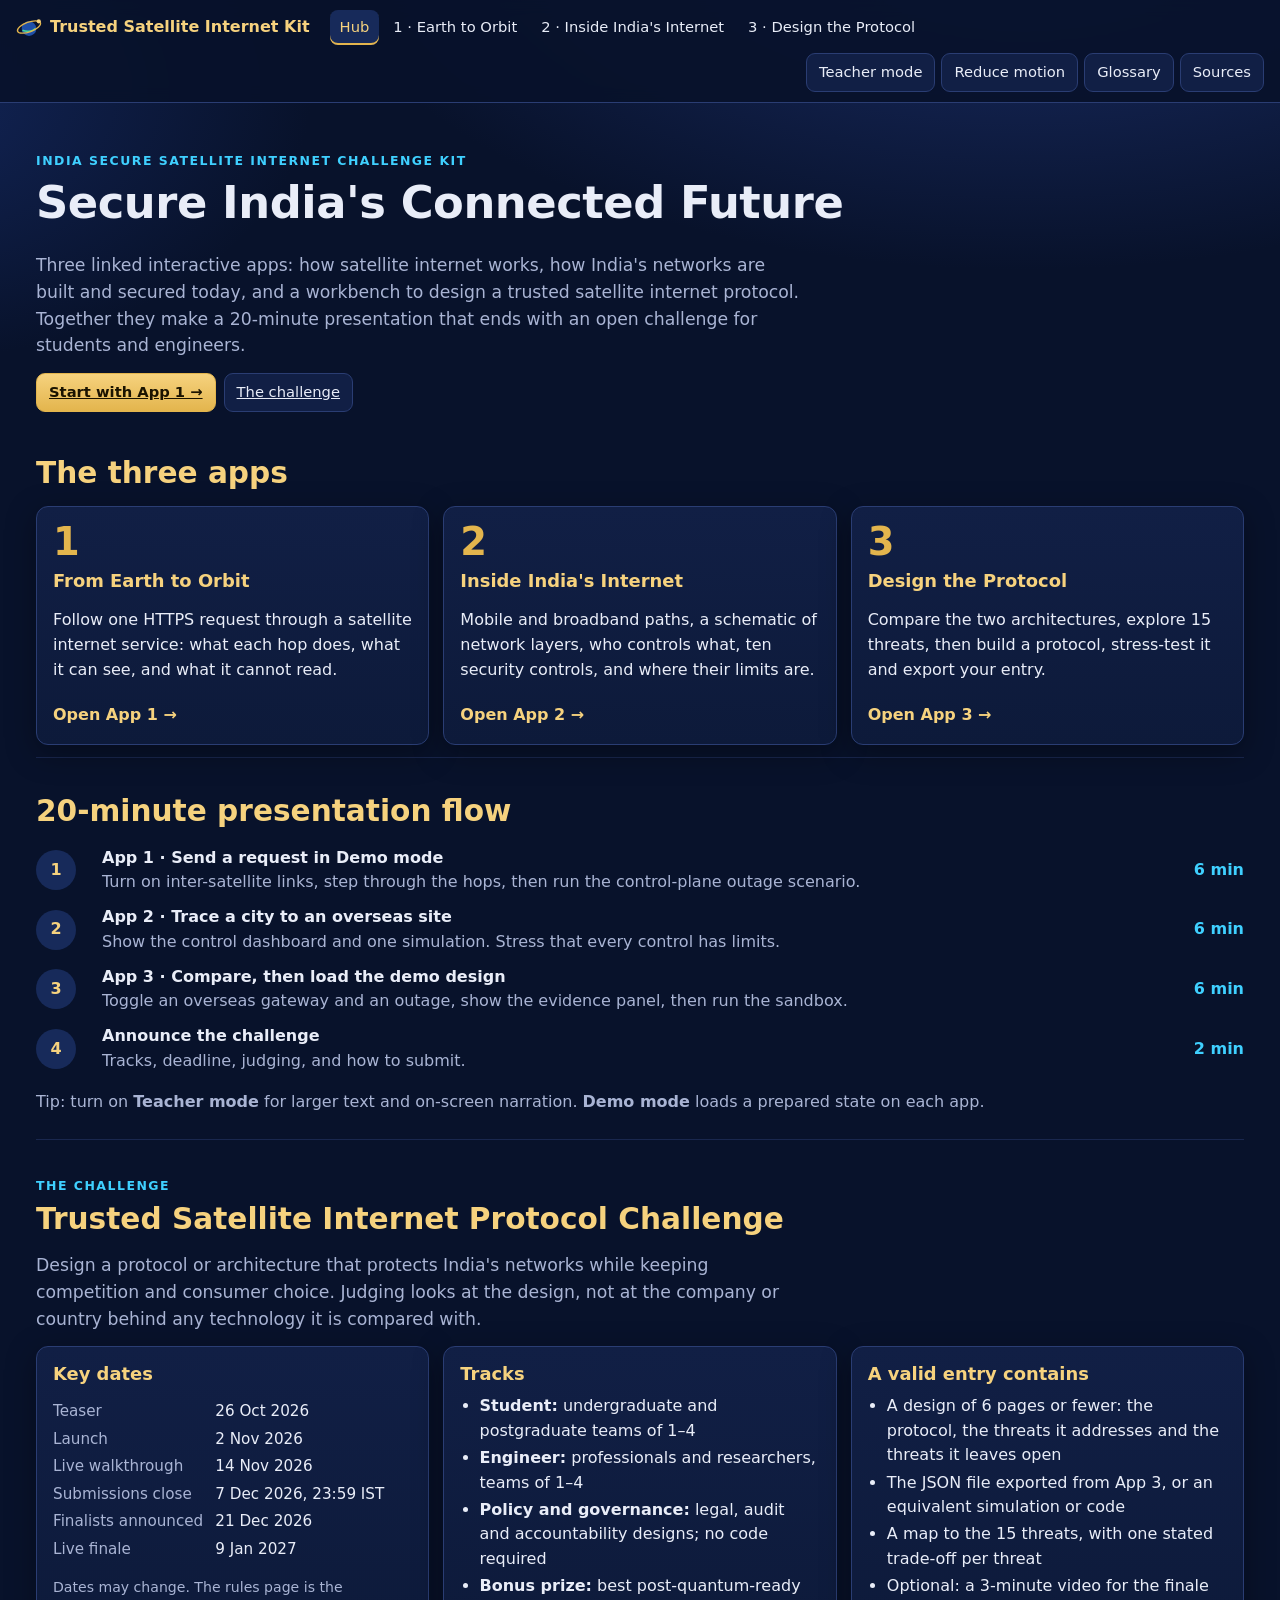
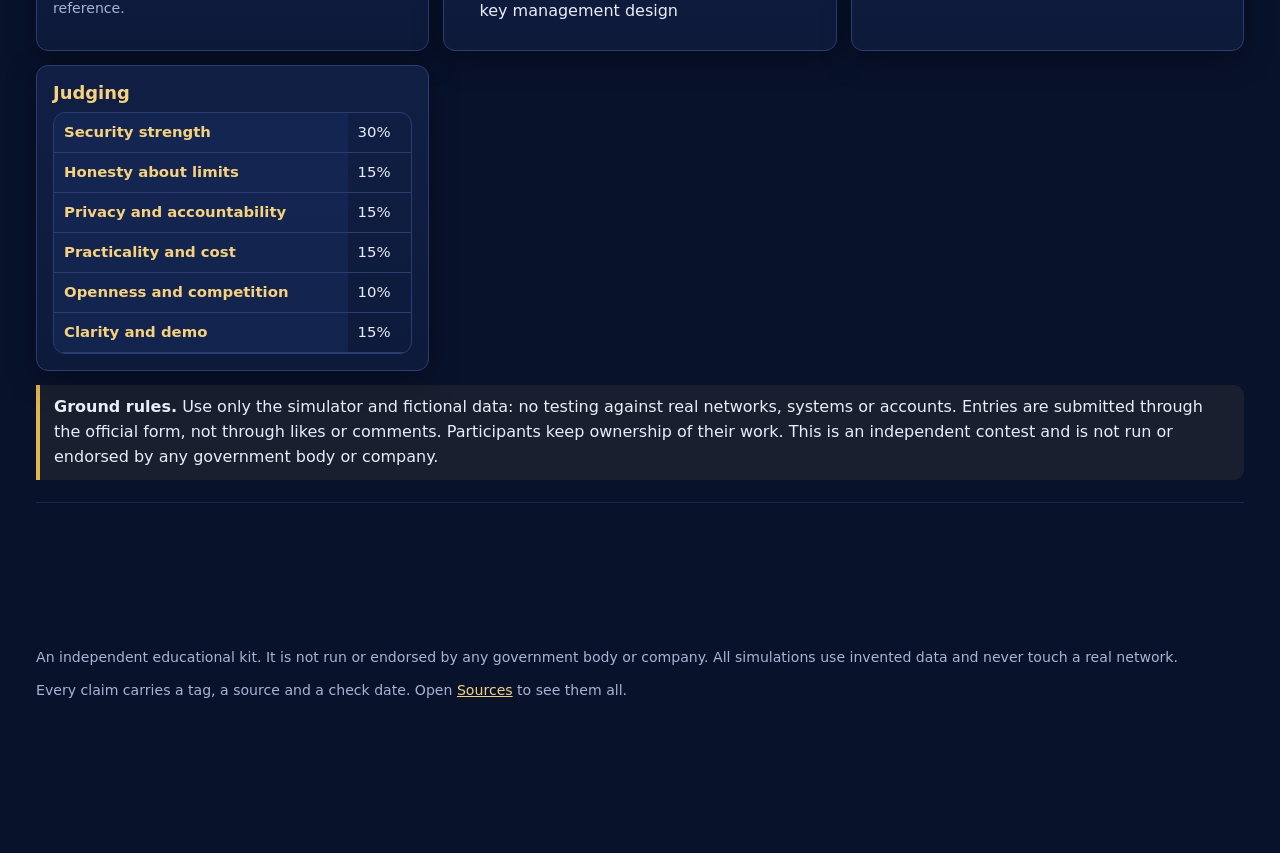
==== src/index.html @ b47bbc10 "Build Trusted Satellite Internet Kit: hub and three interactive apps Shared navy-and-gold design sys" ====
<!doctype html>
<html lang="en">
<head>
<meta charset="utf-8">
<meta name="viewport" content="width=device-width, initial-scale=1">
<title>Trusted Satellite Internet Kit</title>
<meta name="description" content="Three linked interactive apps and the Trusted Satellite Internet Protocol Challenge for students and engineers in India.">
<link rel="stylesheet" href="shared/base.css">
<style>
  .hub-hero { padding: 48px 0 24px; max-width: 900px; }
  .app-card { display: flex; flex-direction: column; gap: 8px; text-decoration: none; color: inherit; }
  .app-card .n { font-size: 2.4rem; font-weight: 800; color: var(--gold); line-height: 1; }
  .app-card:hover { border-color: var(--gold); }
  .app-card .go { margin-top: auto; color: var(--gold-2); font-weight: 600; }
  .flow { counter-reset: s; list-style: none; padding: 0; display: grid; gap: 10px; }
  .flow li { counter-increment: s; display: grid; grid-template-columns: 54px 1fr auto; gap: 12px; align-items: center; }
  .flow li::before { content: counter(s); display: grid; place-items: center; width: 40px; height: 40px; border-radius: 50%; background: var(--panel-2); color: var(--gold-2); font-weight: 800; }
  .flow .min { color: var(--cyan); font-weight: 700; white-space: nowrap; }
</style>
</head>
<body>
<main id="main">
  <section class="hub-hero">
    <div class="kicker">India Secure Satellite Internet Challenge Kit</div>
    <h1>Secure India's Connected Future</h1>
    <p class="lead">Three linked interactive apps: how satellite internet works, how India's networks are built and secured today, and a workbench to design a trusted satellite internet protocol. Together they make a 20-minute presentation that ends with an open challenge for students and engineers.</p>
    <div class="btnrow"><a class="btn primary" href="app1.html">Start with App 1 →</a><a class="btn" href="#challenge">The challenge</a></div>
  </section>

  <section class="block" aria-labelledby="h-apps" style="padding-top:12px">
    <h2 id="h-apps">The three apps</h2>
    <div class="grid g3">
      <a class="card app-card" href="app1.html"><span class="n">1</span><h3>From Earth to Orbit</h3><p>Follow one HTTPS request through a satellite internet service: what each hop does, what it can see, and what it cannot read.</p><span class="go">Open App 1 →</span></a>
      <a class="card app-card" href="app2.html"><span class="n">2</span><h3>Inside India's Internet</h3><p>Mobile and broadband paths, a schematic of network layers, who controls what, ten security controls, and where their limits are.</p><span class="go">Open App 2 →</span></a>
      <a class="card app-card" href="app3.html"><span class="n">3</span><h3>Design the Protocol</h3><p>Compare the two architectures, explore 15 threats, then build a protocol, stress-test it and export your entry.</p><span class="go">Open App 3 →</span></a>
    </div>
  </section>

  <section class="block" aria-labelledby="h-flow">
    <h2 id="h-flow">20-minute presentation flow</h2>
    <ol class="flow">
      <li><div><strong>App 1 · Send a request in Demo mode</strong><br><span class="muted">Turn on inter-satellite links, step through the hops, then run the control-plane outage scenario.</span></div><span class="min">6 min</span></li>
      <li><div><strong>App 2 · Trace a city to an overseas site</strong><br><span class="muted">Show the control dashboard and one simulation. Stress that every control has limits.</span></div><span class="min">6 min</span></li>
      <li><div><strong>App 3 · Compare, then load the demo design</strong><br><span class="muted">Toggle an overseas gateway and an outage, show the evidence panel, then run the sandbox.</span></div><span class="min">6 min</span></li>
      <li><div><strong>Announce the challenge</strong><br><span class="muted">Tracks, deadline, judging, and how to submit.</span></div><span class="min">2 min</span></li>
    </ol>
    <p class="muted">Tip: turn on <strong>Teacher mode</strong> for larger text and on-screen narration. <strong>Demo mode</strong> loads a prepared state on each app.</p>
  </section>

  <section class="block" id="challenge" aria-labelledby="h-ch">
    <div class="kicker">The challenge</div>
    <h2 id="h-ch">Trusted Satellite Internet Protocol Challenge</h2>
    <p class="lead">Design a protocol or architecture that protects India's networks while keeping competition and consumer choice. Judging looks at the design, not at the company or country behind any technology it is compared with.</p>
    <div class="grid g2">
      <div class="card"><h3>Key dates</h3><dl class="kv" id="dates"></dl><p class="muted" style="margin-top:8px;font-size:.88em">Dates may change. The rules page is the reference.</p></div>
      <div class="card"><h3>Tracks</h3><ul class="tight">
        <li><strong>Student:</strong> undergraduate and postgraduate teams of 1–4</li>
        <li><strong>Engineer:</strong> professionals and researchers, teams of 1–4</li>
        <li><strong>Policy and governance:</strong> legal, audit and accountability designs; no code required</li>
        <li><strong>Bonus prize:</strong> best post-quantum-ready key management design</li></ul></div>
      <div class="card"><h3>A valid entry contains</h3><ul class="tight">
        <li>A design of 6 pages or fewer: the protocol, the threats it addresses and the threats it leaves open</li>
        <li>The JSON file exported from App 3, or an equivalent simulation or code</li>
        <li>A map to the 15 threats, with one stated trade-off per threat</li>
        <li>Optional: a 3-minute video for the finale</li></ul></div>
      <div class="card"><h3>Judging</h3><div class="tablewrap"><table class="data"><tbody>
        <tr><th>Security strength</th><td>30%</td></tr><tr><th>Honesty about limits</th><td>15%</td></tr>
        <tr><th>Privacy and accountability</th><td>15%</td></tr><tr><th>Practicality and cost</th><td>15%</td></tr>
        <tr><th>Openness and competition</th><td>10%</td></tr><tr><th>Clarity and demo</th><td>15%</td></tr></tbody></table></div></div>
    </div>
    <div class="notice" style="margin-top:14px">
      <strong>Ground rules.</strong> Use only the simulator and fictional data: no testing against real networks, systems or accounts. Entries are submitted through the official form, not through likes or comments. Participants keep ownership of their work. This is an independent contest and is not run or endorsed by any government body or company.
    </div>
  </section>
</main>
<script src="data/claims.js"></script>
<script src="data/glossary.js"></script>
<script src="shared/shell.js"></script>
<script>
  K.init({ app: 'hub', demo: false, intro: 'Start with App 1. Teacher mode stays on as you move between apps.' });
  // Contest dates from the kit plan; edit here if they change.
  const DATES = [['Teaser', '26 Oct 2026'], ['Launch', '2 Nov 2026'], ['Live walkthrough', '14 Nov 2026'], ['Submissions close', '7 Dec 2026, 23:59 IST'], ['Finalists announced', '21 Dec 2026'], ['Live finale', '9 Jan 2027']];
  const dl = document.getElementById('dates');
  for (const [k, v] of DATES) dl.append(K.h('dt', null, k), K.h('dd', null, v));
</script>
</body>
</html>
---- src/shared/base.css ----
/* Shared design system: navy, gold, restrained neon. Used by the hub and all three apps. */
:root {
  --bg: #08122b;
  --bg-2: #0d1a3a;
  --panel: #111f45;
  --panel-2: #172a5a;
  --line: #2a3d73;
  --text: #e9edf8;
  --muted: #a9b4d4;
  --gold: #e3b54d;
  --gold-2: #f6d27e;
  --cyan: #3fd0ff;
  --violet: #a78bfa;
  --green: #45d99a;
  --amber: #ffb547;
  --red: #ff6b6b;
  --focus: #ffe08a;
  --radius: 12px;
  --shadow: 0 8px 30px rgba(0, 0, 0, .35);
  --font: "Segoe UI", system-ui, -apple-system, Roboto, "Helvetica Neue", Arial, sans-serif;
  --mono: ui-monospace, "Cascadia Mono", Consolas, monospace;
  --fs: 16px;
  color-scheme: dark;
}
body.teacher { --fs: 20px; }

* { box-sizing: border-box; }
html { scroll-behavior: smooth; }
body.reduce-motion, body.reduce-motion * { scroll-behavior: auto !important; animation: none !important; transition: none !important; }
body {
  margin: 0; background: var(--bg); color: var(--text); font: 400 var(--fs)/1.55 var(--font);
  background-image: radial-gradient(1200px 600px at 80% -10%, #1b2f6b 0%, transparent 60%), radial-gradient(800px 500px at -10% 10%, #13265a 0%, transparent 55%);
  background-attachment: fixed; min-height: 100vh;
}
a { color: var(--gold-2); }
a:hover { color: #fff; }
h1, h2, h3, h4 { line-height: 1.2; margin: 0 0 .5em; }
h1 { font-size: clamp(1.8rem, 4vw, 2.8rem); letter-spacing: -.01em; }
h2 { font-size: clamp(1.35rem, 2.6vw, 1.85rem); color: var(--gold-2); }
h3 { font-size: 1.12rem; }
p { margin: 0 0 .8em; }
small, .muted { color: var(--muted); }
code { font-family: var(--mono); font-size: .92em; background: #0a1736; padding: .05em .35em; border-radius: 5px; }
:focus-visible { outline: 3px solid var(--focus); outline-offset: 3px; border-radius: 6px; }
.sr-only { position: absolute; width: 1px; height: 1px; overflow: hidden; clip: rect(0 0 0 0); white-space: nowrap; }
.skip { position: absolute; left: -999px; top: 8px; background: var(--gold); color: #000; padding: 8px 12px; border-radius: 8px; z-index: 100; }
.skip:focus { left: 8px; }

/* ---------- top bar ---------- */
.topbar {
  position: sticky; top: 0; z-index: 50; display: flex; flex-wrap: wrap; align-items: center; gap: 8px 14px;
  padding: 10px 16px; background: rgba(8, 18, 43, .92); backdrop-filter: blur(8px); border-bottom: 1px solid var(--line);
}
.brand { display: flex; align-items: center; gap: 8px; font-weight: 700; color: var(--gold-2); text-decoration: none; margin-right: 6px; }
.brand-mark { width: 26px; height: 26px; }
.navlinks { display: flex; flex-wrap: wrap; gap: 4px; margin: 0; padding: 0; list-style: none; }
.navlinks a { display: block; padding: 6px 10px; border-radius: 8px; color: var(--text); text-decoration: none; font-size: .92rem; }
.navlinks a:hover { background: var(--panel); }
.navlinks a[aria-current="page"] { background: var(--panel-2); color: var(--gold-2); box-shadow: inset 0 -2px 0 var(--gold); }
.tools { display: flex; flex-wrap: wrap; gap: 6px; margin-left: auto; }

/* ---------- buttons ---------- */
.btn {
  appearance: none; border: 1px solid var(--line); background: var(--panel); color: var(--text); font: inherit; font-size: .92rem;
  padding: 7px 12px; border-radius: 9px; cursor: pointer; display: inline-flex; align-items: center; gap: 6px; min-height: 36px;
}
.btn:hover { border-color: var(--gold); }
.btn[aria-pressed="true"], .btn.on { background: var(--gold); color: #1a1300; border-color: var(--gold); font-weight: 600; }
.btn.primary { background: linear-gradient(180deg, var(--gold-2), var(--gold)); color: #1a1300; border-color: var(--gold); font-weight: 600; }
.btn.ghost { background: transparent; }
.btn:disabled { opacity: .45; cursor: not-allowed; }
.btnrow { display: flex; flex-wrap: wrap; gap: 8px; margin: 8px 0; }

/* ---------- layout ---------- */
main { max-width: 1240px; margin: 0 auto; padding: 0 16px 120px; }
section.block { padding: 36px 0 12px; border-bottom: 1px solid rgba(42, 61, 115, .5); }
.kicker { text-transform: uppercase; letter-spacing: .12em; font-size: .78rem; color: var(--cyan); font-weight: 700; margin-bottom: 6px; }
.lead { font-size: 1.08em; color: var(--muted); max-width: 70ch; }
.grid { display: grid; gap: 14px; }
.g2 { grid-template-columns: repeat(auto-fit, minmax(300px, 1fr)); }
.g3 { grid-template-columns: repeat(auto-fit, minmax(240px, 1fr)); }
.split { display: grid; grid-template-columns: minmax(0, 1.6fr) minmax(280px, 1fr); gap: 16px; align-items: start; }
@media (max-width: 980px) { .split { grid-template-columns: 1fr; } .panel-sticky { position: static; } }
.card { background: linear-gradient(180deg, var(--panel), var(--bg-2)); border: 1px solid var(--line); border-radius: var(--radius); padding: 16px; box-shadow: var(--shadow); }
.card h3 { color: var(--gold-2); }
.card.clickable { cursor: pointer; text-align: left; width: 100%; color: inherit; font: inherit; }
.card.clickable:hover { border-color: var(--gold); }
.card.selected { border-color: var(--gold); box-shadow: 0 0 0 1px var(--gold), var(--shadow); }
.panel-sticky { position: sticky; top: 76px; }
.kv { display: grid; grid-template-columns: max-content 1fr; gap: 4px 12px; font-size: .95em; }
.kv dt { color: var(--muted); }
.kv dd { margin: 0; }
dl.fields { margin: 0; }
dl.fields dt { font-weight: 700; color: var(--cyan); font-size: .82em; text-transform: uppercase; letter-spacing: .06em; margin-top: 10px; }
dl.fields dd { margin: 2px 0 0; }
ul.tight { margin: .2em 0 .6em; padding-left: 1.2em; }
ul.tight li { margin: .15em 0; }
table.data { width: 100%; border-collapse: collapse; font-size: .93em; }
table.data th, table.data td { text-align: left; padding: 8px 10px; border-bottom: 1px solid var(--line); vertical-align: top; }
table.data th { color: var(--gold-2); font-weight: 600; background: rgba(23, 42, 90, .6); }
.tablewrap { overflow-x: auto; border: 1px solid var(--line); border-radius: var(--radius); }

/* ---------- chips / tags ---------- */
.chip { display: inline-block; font-size: .68rem; font-weight: 700; letter-spacing: .06em; padding: 2px 7px; border-radius: 999px; border: 1px solid currentColor; vertical-align: middle; white-space: nowrap; }
.t-documented, .t-verified, .t-mandatory { color: var(--green); }
.t-practice, .t-recommended { color: var(--cyan); }
.t-illustrative, .t-simulated, .t-some { color: var(--violet); }
.t-plausible { color: var(--amber); }
.t-unverified { color: var(--red); }
.rate { display: inline-block; min-width: 4.6em; text-align: center; font-weight: 700; font-size: .78rem; padding: 2px 8px; border-radius: 6px; }
.rate.Low { background: rgba(69, 217, 154, .18); color: var(--green); }
.rate.Medium { background: rgba(255, 181, 71, .18); color: var(--amber); }
.rate.High { background: rgba(255, 107, 107, .2); color: var(--red); }
.rate.Unknown { background: rgba(167, 139, 250, .2); color: var(--violet); }

.claim { margin: .4em 0; }
.claim .meta { font-size: .78em; color: var(--muted); margin-left: 4px; white-space: nowrap; }
.claim .meta a { color: var(--muted); }
.claim-error { border: 1px dashed var(--red); color: var(--red); padding: 6px 10px; border-radius: 8px; }
.notice { border-left: 4px solid var(--gold); background: rgba(227, 181, 77, .08); padding: 10px 14px; border-radius: 0 10px 10px 0; margin: 10px 0; }
.notice.warn { border-color: var(--amber); background: rgba(255, 181, 71, .08); }
.notice.bad { border-color: var(--red); background: rgba(255, 107, 107, .08); }

/* ---------- tabs ---------- */
.tabs [role="tablist"] { display: flex; flex-wrap: wrap; gap: 4px; border-bottom: 1px solid var(--line); margin-bottom: 14px; }
.tabs [role="tab"] { appearance: none; background: transparent; color: var(--muted); border: 0; border-bottom: 3px solid transparent; padding: 10px 14px; font: inherit; cursor: pointer; }
.tabs [role="tab"][aria-selected="true"] { color: var(--gold-2); border-bottom-color: var(--gold); }

/* ---------- switches / inputs ---------- */
.switch { display: inline-flex; align-items: center; gap: 8px; cursor: pointer; user-select: none; padding: 4px 0; }
.switch input { appearance: none; width: 42px; height: 24px; border-radius: 999px; background: #22305a; border: 1px solid var(--line); position: relative; cursor: pointer; flex: none; margin: 0; }
.switch input::after { content: ""; position: absolute; top: 2px; left: 2px; width: 18px; height: 18px; border-radius: 50%; background: var(--muted); transition: left .15s; }
.switch input:checked { background: var(--gold); border-color: var(--gold); }
.switch input:checked::after { left: 20px; background: #1a1300; }
.seg { display: inline-flex; border: 1px solid var(--line); border-radius: 10px; overflow: hidden; flex-wrap: wrap; }
.seg button { appearance: none; border: 0; background: transparent; color: var(--text); padding: 7px 12px; font: inherit; font-size: .9rem; cursor: pointer; }
.seg button[aria-pressed="true"] { background: var(--gold); color: #1a1300; font-weight: 600; }
.seg button:disabled { opacity: .4; cursor: not-allowed; }
input[type="range"] { width: 100%; accent-color: var(--gold); }
select { background: var(--panel); color: var(--text); border: 1px solid var(--line); border-radius: 8px; padding: 6px 10px; font: inherit; }
label.opt { display: flex; gap: 10px; align-items: flex-start; padding: 8px 10px; border: 1px solid var(--line); border-radius: 10px; cursor: pointer; background: rgba(13, 26, 58, .6); }
label.opt:hover { border-color: var(--gold); }
label.opt input { margin-top: 4px; accent-color: var(--gold); width: 18px; height: 18px; flex: none; }
label.opt:has(input:checked) { border-color: var(--gold); background: rgba(227, 181, 77, .08); }

/* ---------- drawers / narration ---------- */
.drawer { position: fixed; top: 0; right: 0; height: 100%; width: min(520px, 100%); background: var(--bg-2); border-left: 1px solid var(--line); z-index: 80; transform: translateX(105%); transition: transform .2s; overflow-y: auto; padding: 16px 18px 40px; box-shadow: var(--shadow); }
.drawer.open { transform: none; }
.drawer header { display: flex; justify-content: space-between; align-items: center; position: sticky; top: -16px; background: var(--bg-2); padding: 6px 0 10px; margin-top: -6px; }
.drawer input[type="search"] { width: 100%; padding: 8px 10px; background: var(--panel); border: 1px solid var(--line); border-radius: 8px; color: var(--text); font: inherit; margin-bottom: 10px; }
.drawer dt { font-weight: 700; color: var(--gold-2); margin-top: 10px; }
.drawer dd { margin: 2px 0 0; color: var(--text); }
.scrim { position: fixed; inset: 0; background: rgba(0, 0, 0, .45); z-index: 70; display: none; }
.scrim.open { display: block; }
.narration { position: fixed; left: 50%; bottom: 14px; transform: translateX(-50%); width: min(900px, calc(100% - 24px)); z-index: 60; background: rgba(13, 26, 58, .97); border: 1px solid var(--gold); border-radius: 14px; padding: 12px 16px; box-shadow: var(--shadow); display: none; gap: 10px; align-items: flex-start; }
body.teacher .narration { display: flex; }
.narration .txt { flex: 1; font-size: 1.05em; }
.narration .lbl { color: var(--gold-2); font-weight: 700; margin-right: 6px; }

/* ---------- quiz ---------- */
.quiz .q { margin-bottom: 16px; }
.quiz .opts { display: grid; gap: 6px; margin-top: 6px; }
.quiz .opts button { text-align: left; }
.quiz .opts button.right { background: rgba(69, 217, 154, .2); border-color: var(--green); }
.quiz .opts button.wrong { background: rgba(255, 107, 107, .18); border-color: var(--red); }
.quiz .fb { margin-top: 6px; font-size: .95em; }

/* ---------- network diagram ---------- */
.diagram-wrap { background: radial-gradient(ellipse at 50% 0%, #142a63 0%, #0a1533 70%); border: 1px solid var(--line); border-radius: var(--radius); padding: 6px; overflow: hidden; }
svg.net { width: 100%; height: auto; display: block; }
svg.net .link { fill: none; stroke-width: 3; stroke-linecap: round; }
svg.net .link.radio { stroke: var(--cyan); stroke-dasharray: 2 7; }
svg.net .link.laser { stroke: #ff5ca8; stroke-width: 2.5; filter: url(#glow); }
svg.net .link.fibre { stroke: var(--gold); }
svg.net .link.wired { stroke: #8fa0c9; stroke-width: 2.5; }
svg.net .link.border { stroke: var(--red); }
svg.net .link.intl { stroke: var(--gold); stroke-dasharray: 12 6; }
svg.net .link.hidden { display: none; }
svg.net .link.dim { opacity: .18; }
svg.net .link.active { stroke-width: 5; opacity: 1; }
svg.net .link.down { stroke: var(--red); stroke-dasharray: 4 6; opacity: .6; }
body:not(.reduce-motion) svg.net .link.radio { animation: dash 1.4s linear infinite; }
@keyframes dash { to { stroke-dashoffset: -18; } }
svg.net .node { cursor: pointer; }
svg.net .node circle.ring { fill: #10204a; stroke: #4a5f9a; stroke-width: 2; }
svg.net .node text.icon { font-size: 22px; text-anchor: middle; dominant-baseline: central; pointer-events: none; }
svg.net .node text.lbl { fill: var(--text); font-size: 12.5px; text-anchor: middle; pointer-events: none; paint-order: stroke; stroke: #08122b; stroke-width: 4px; }
svg.net .node text.org { fill: var(--muted); font-size: 10.5px; text-anchor: middle; pointer-events: none; paint-order: stroke; stroke: #08122b; stroke-width: 4px; }
svg.net .node:hover circle.ring, svg.net .node:focus circle.ring { stroke: var(--gold); }
svg.net .node:focus { outline: none; }
svg.net .node:focus-visible circle.ring { stroke: var(--focus); stroke-width: 4; }
svg.net .node.selected circle.ring { stroke: var(--gold); stroke-width: 3.5; }
svg.net .node.active circle.ring { stroke: var(--gold-2); stroke-width: 4; fill: #2a3a10; }
svg.net .node.warn circle.ring { stroke: var(--amber); stroke-width: 3.5; fill: #3a2a08; }
svg.net .node.down circle.ring { stroke: var(--red); stroke-width: 3.5; fill: #3a0f16; }
svg.net .node.dim { opacity: .3; }
svg.net .node.hidden { display: none; }
svg.net .packet { fill: var(--gold-2); filter: url(#glow); }
svg.net .packet.resp { fill: var(--green); }
svg.net .zone { fill: rgba(63, 208, 255, .05); stroke: rgba(63, 208, 255, .25); stroke-dasharray: 6 6; }
svg.net .zone-lbl { fill: var(--cyan); font-size: 11px; letter-spacing: .1em; text-transform: uppercase; opacity: .8; }
.legend { display: flex; flex-wrap: wrap; gap: 6px 16px; font-size: .85em; color: var(--muted); padding: 6px 8px; }
.legend span::before { content: ""; display: inline-block; width: 26px; height: 0; border-top: 3px solid; vertical-align: middle; margin-right: 6px; }
.legend .l-radio::before { border-top: 3px dotted var(--cyan); }
.legend .l-laser::before { border-color: #ff5ca8; }
.legend .l-fibre::before { border-color: var(--gold); }
.legend .l-wired::before { border-color: #8fa0c9; }
.legend .l-border::before { border-top: 3px dashed var(--red); }
.legend .l-intl::before { border-top: 3px dashed var(--gold); }

/* bars */
.bar { height: 12px; border-radius: 6px; background: #1a2a55; overflow: hidden; }
.bar > i { display: block; height: 100%; background: linear-gradient(90deg, var(--cyan), var(--gold)); }
.barrow { display: grid; grid-template-columns: 150px 1fr 64px; gap: 10px; align-items: center; font-size: .9em; margin: 5px 0; }
@media (max-width: 520px) { .barrow { grid-template-columns: 100px 1fr 54px; } }

footer.site { max-width: 1240px; margin: 0 auto; padding: 24px 16px 140px; color: var(--muted); font-size: .88em; }

@media print {
  .topbar, .narration, .drawer, .scrim, .no-print { display: none !important; }
  body { background: #fff; color: #000; }
}

/* ---------- phone ---------- */
@media (max-width: 700px) {
  .topbar { position: static; padding: 8px 12px; gap: 6px; }
  .navlinks a { padding: 5px 8px; font-size: .85rem; }
  .tools { margin-left: 0; }
  .tools .btn { padding: 5px 9px; min-height: 32px; font-size: .82rem; }
  .panel-sticky, .wb-side { top: 8px; }
  /* Wide diagrams scroll inside their frame instead of shrinking past legibility. */
  .diagram-wrap { overflow-x: auto; -webkit-overflow-scrolling: touch; }
  .diagram-wrap > svg.net { min-width: 720px; }
  #map-svg > svg.net { min-width: 0; }
}
.split > *, .grid > *, .wb > * { min-width: 0; }
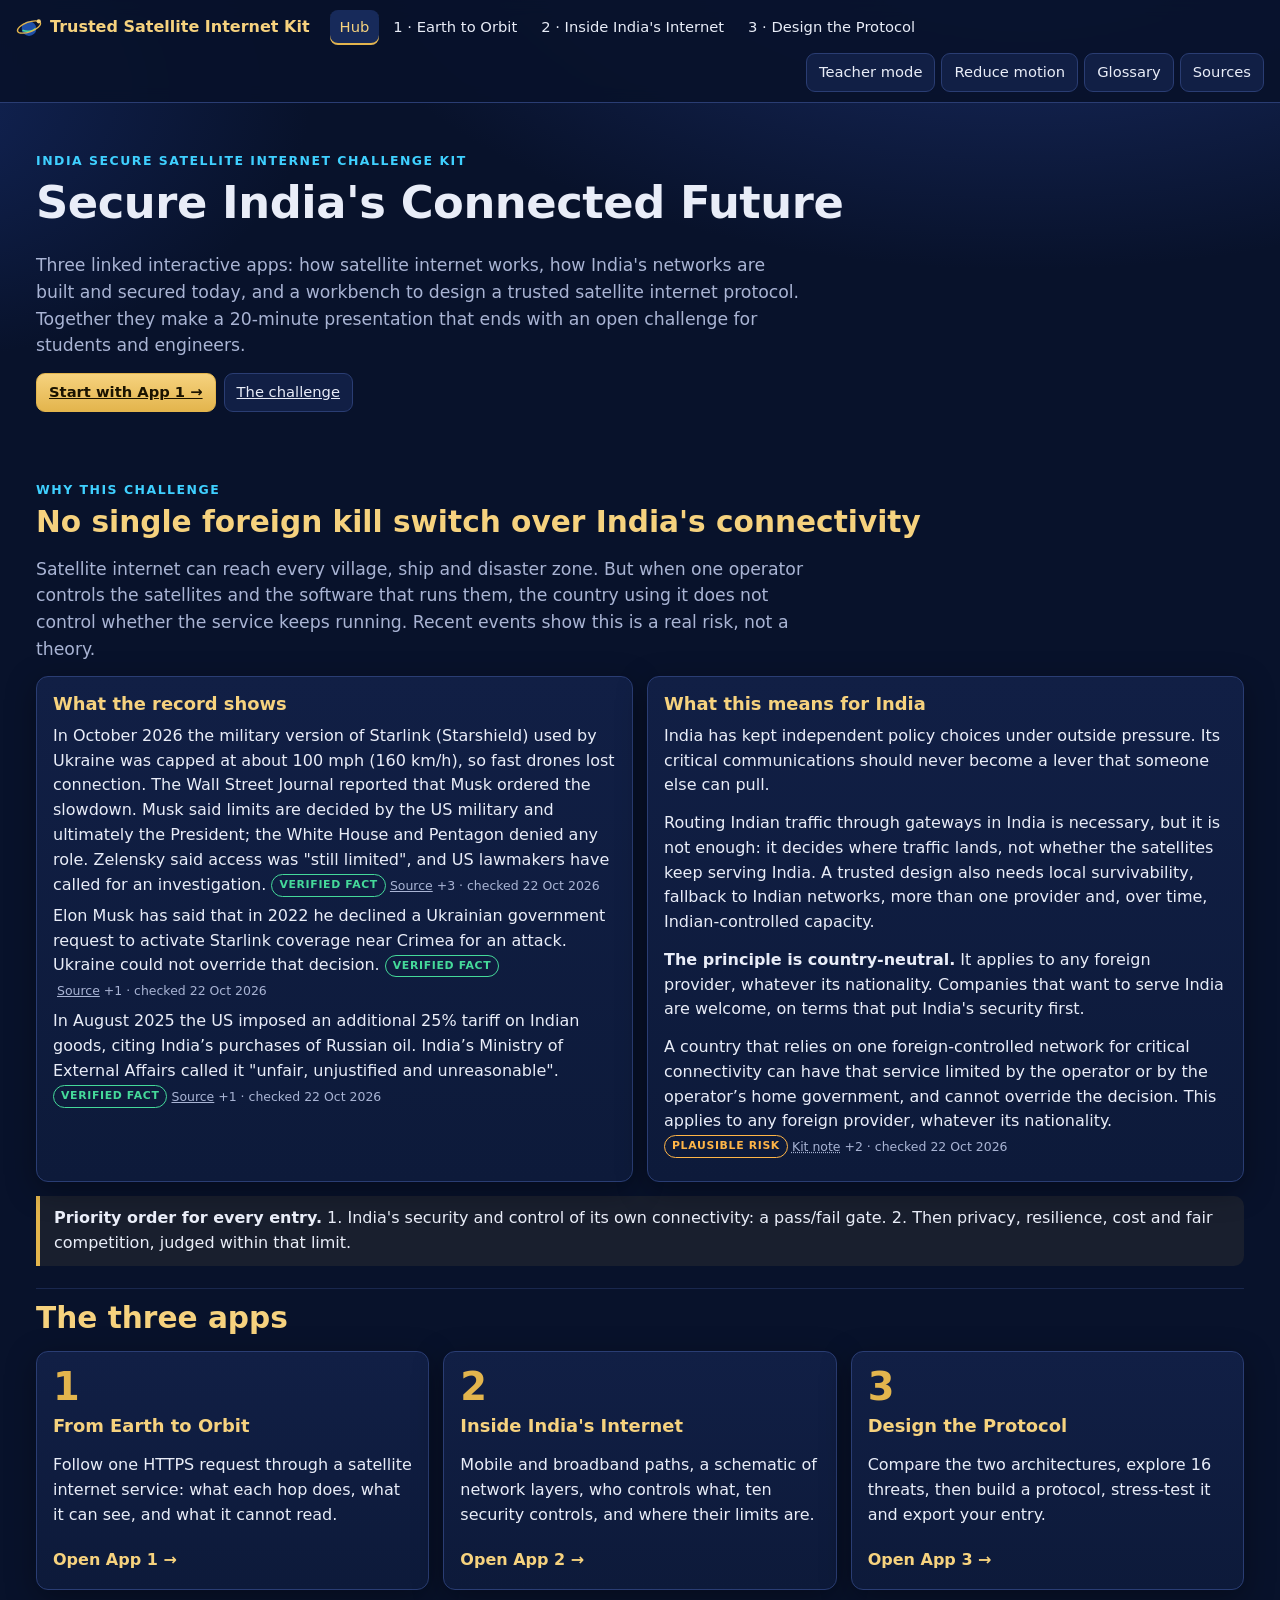
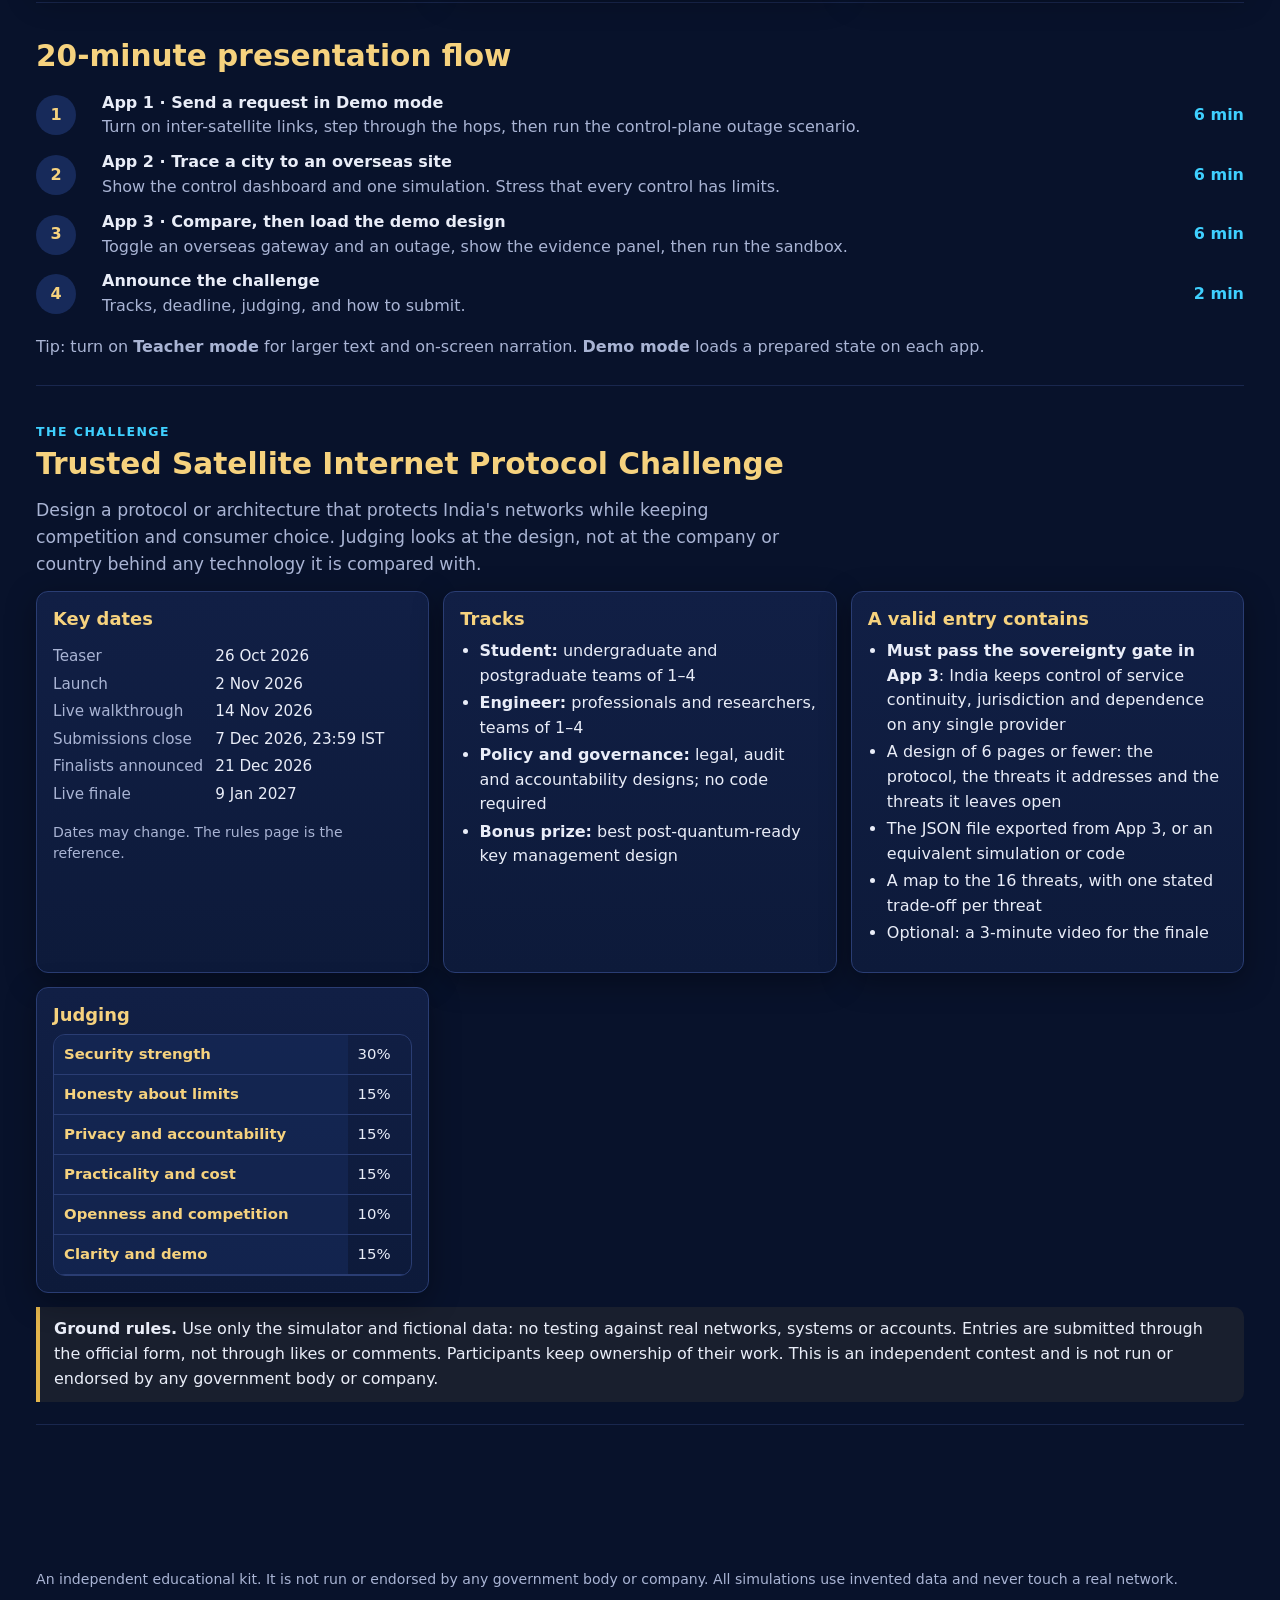
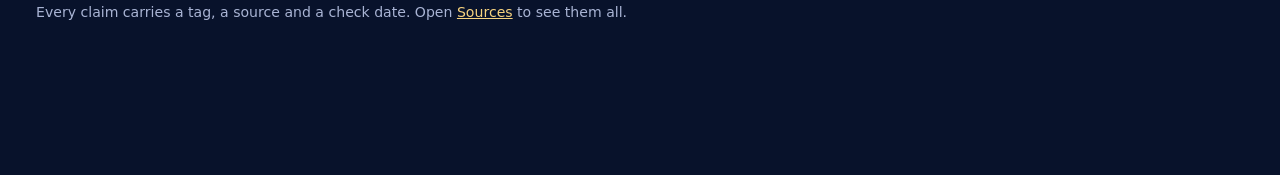
==== commit 01c7f74a: "Add sovereignty gate, kill-switch threat and evidence on dependency risk - T16: service withdrawal u" ====
--- a/src/index.html
+++ b/src/index.html
@@ -27,12 +27,27 @@
     <div class="btnrow"><a class="btn primary" href="app1.html">Start with App 1 →</a><a class="btn" href="#challenge">The challenge</a></div>
   </section>
 
+  <section class="block" id="why" aria-labelledby="h-why">
+    <div class="kicker">Why this challenge</div>
+    <h2 id="h-why">No single foreign kill switch over India's connectivity</h2>
+    <p class="lead">Satellite internet can reach every village, ship and disaster zone. But when one operator controls the satellites and the software that runs them, the country using it does not control whether the service keeps running. Recent events show this is a real risk, not a theory.</p>
+    <div class="grid g2">
+      <div class="card"><h3>What the record shows</h3><div id="why-facts"></div></div>
+      <div class="card"><h3>What this means for India</h3>
+        <p>India has kept independent policy choices under outside pressure. Its critical communications should never become a lever that someone else can pull.</p>
+        <p>Routing Indian traffic through gateways in India is necessary, but it is not enough: it decides where traffic lands, not whether the satellites keep serving India. A trusted design also needs local survivability, fallback to Indian networks, more than one provider and, over time, Indian-controlled capacity.</p>
+        <p><strong>The principle is country-neutral.</strong> It applies to any foreign provider, whatever its nationality. Companies that want to serve India are welcome, on terms that put India's security first.</p>
+        <div id="why-risk"></div></div>
+    </div>
+    <div class="notice" style="margin-top:14px"><strong>Priority order for every entry.</strong> 1. India's security and control of its own connectivity: a pass/fail gate. 2. Then privacy, resilience, cost and fair competition, judged within that limit.</div>
+  </section>
+
   <section class="block" aria-labelledby="h-apps" style="padding-top:12px">
     <h2 id="h-apps">The three apps</h2>
     <div class="grid g3">
       <a class="card app-card" href="app1.html"><span class="n">1</span><h3>From Earth to Orbit</h3><p>Follow one HTTPS request through a satellite internet service: what each hop does, what it can see, and what it cannot read.</p><span class="go">Open App 1 →</span></a>
       <a class="card app-card" href="app2.html"><span class="n">2</span><h3>Inside India's Internet</h3><p>Mobile and broadband paths, a schematic of network layers, who controls what, ten security controls, and where their limits are.</p><span class="go">Open App 2 →</span></a>
-      <a class="card app-card" href="app3.html"><span class="n">3</span><h3>Design the Protocol</h3><p>Compare the two architectures, explore 15 threats, then build a protocol, stress-test it and export your entry.</p><span class="go">Open App 3 →</span></a>
+      <a class="card app-card" href="app3.html"><span class="n">3</span><h3>Design the Protocol</h3><p>Compare the two architectures, explore 16 threats, then build a protocol, stress-test it and export your entry.</p><span class="go">Open App 3 →</span></a>
     </div>
   </section>
 
@@ -59,9 +74,10 @@
         <li><strong>Policy and governance:</strong> legal, audit and accountability designs; no code required</li>
         <li><strong>Bonus prize:</strong> best post-quantum-ready key management design</li></ul></div>
       <div class="card"><h3>A valid entry contains</h3><ul class="tight">
+        <li><strong>Must pass the sovereignty gate in App 3</strong>: India keeps control of service continuity, jurisdiction and dependence on any single provider</li>
         <li>A design of 6 pages or fewer: the protocol, the threats it addresses and the threats it leaves open</li>
         <li>The JSON file exported from App 3, or an equivalent simulation or code</li>
-        <li>A map to the 15 threats, with one stated trade-off per threat</li>
+        <li>A map to the 16 threats, with one stated trade-off per threat</li>
         <li>Optional: a 3-minute video for the finale</li></ul></div>
       <div class="card"><h3>Judging</h3><div class="tablewrap"><table class="data"><tbody>
         <tr><th>Security strength</th><td>30%</td></tr><tr><th>Honesty about limits</th><td>15%</td></tr>
@@ -80,6 +96,8 @@
   K.init({ app: 'hub', demo: false, intro: 'Start with App 1. Teacher mode stays on as you move between apps.' });
   // Contest dates from the kit plan; edit here if they change.
   const DATES = [['Teaser', '26 Oct 2026'], ['Launch', '2 Nov 2026'], ['Live walkthrough', '14 Nov 2026'], ['Submissions close', '7 Dec 2026, 23:59 IST'], ['Finalists announced', '21 Dec 2026'], ['Live finale', '9 Jan 2027']];
+  document.getElementById('why-facts').append(...K.claims(['ukraine-oct2026', 'crimea-2022', 'us-tariff']));
+  document.getElementById('why-risk').append(...K.claims(['pl-killswitch']));
   const dl = document.getElementById('dates');
   for (const [k, v] of DATES) dl.append(K.h('dt', null, k), K.h('dd', null, v));
 </script>
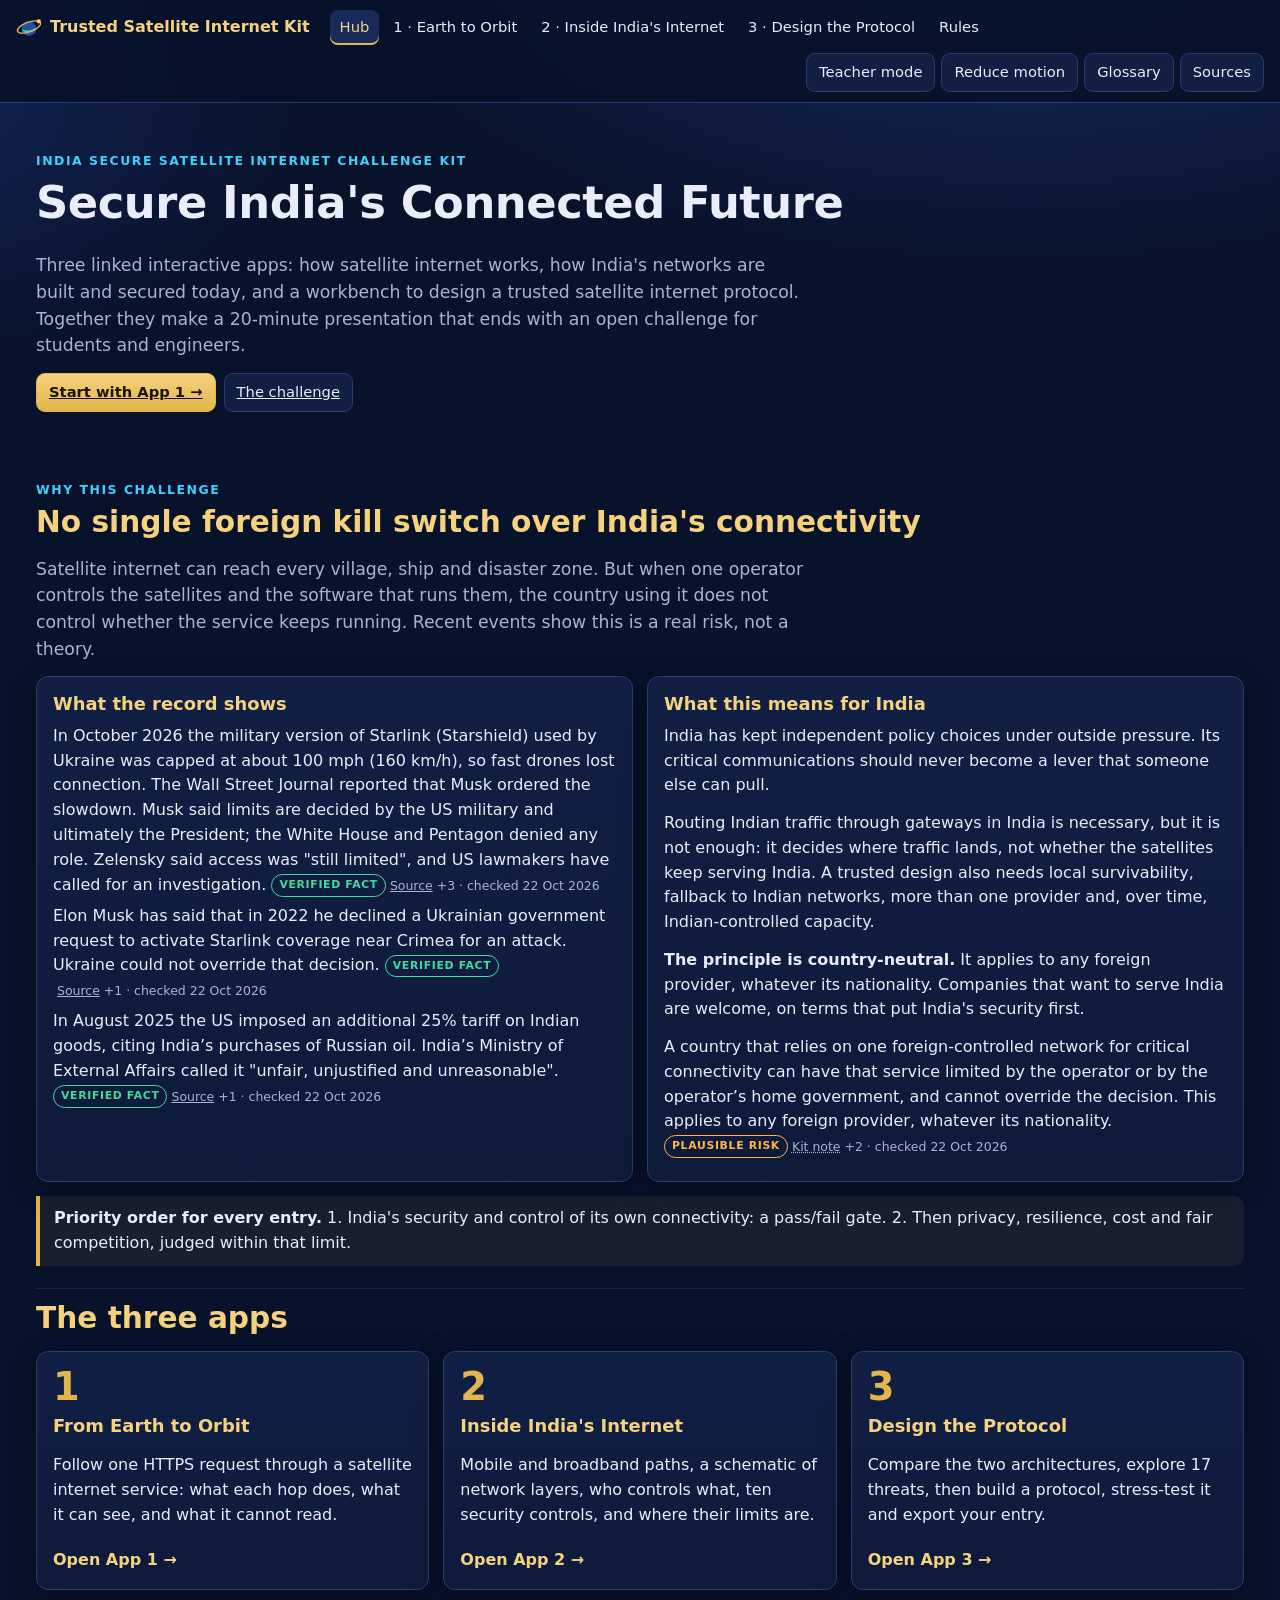
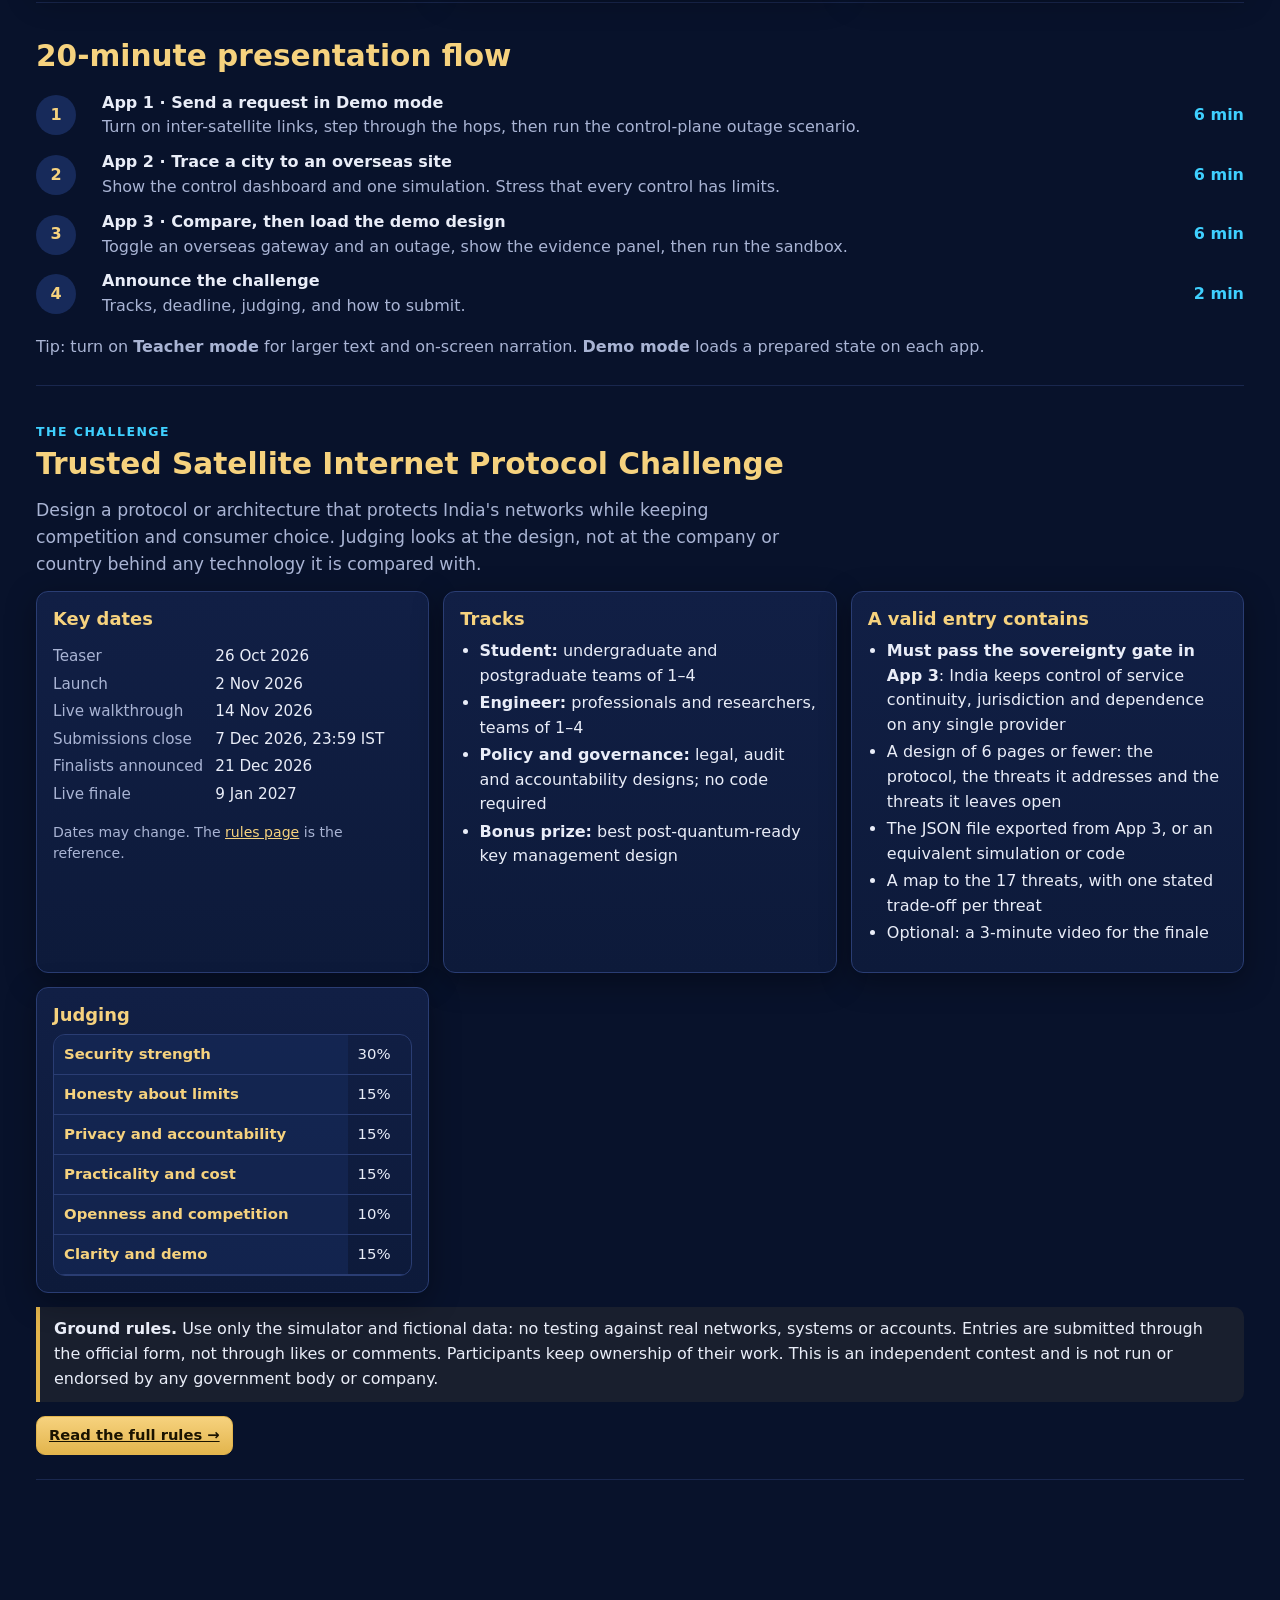
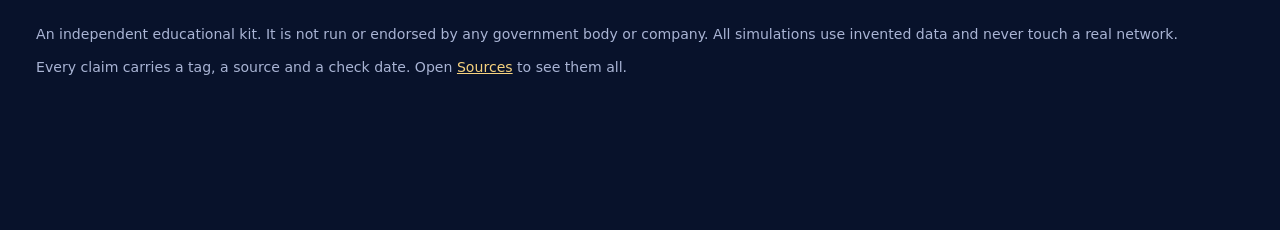
==== commit 84d6898e: "Add honey-trap threat (T17) and counter-espionage blocks - T17: social-engineering espionage against" ====
--- a/src/index.html
+++ b/src/index.html
@@ -47,7 +47,7 @@
     <div class="grid g3">
       <a class="card app-card" href="app1.html"><span class="n">1</span><h3>From Earth to Orbit</h3><p>Follow one HTTPS request through a satellite internet service: what each hop does, what it can see, and what it cannot read.</p><span class="go">Open App 1 →</span></a>
       <a class="card app-card" href="app2.html"><span class="n">2</span><h3>Inside India's Internet</h3><p>Mobile and broadband paths, a schematic of network layers, who controls what, ten security controls, and where their limits are.</p><span class="go">Open App 2 →</span></a>
-      <a class="card app-card" href="app3.html"><span class="n">3</span><h3>Design the Protocol</h3><p>Compare the two architectures, explore 16 threats, then build a protocol, stress-test it and export your entry.</p><span class="go">Open App 3 →</span></a>
+      <a class="card app-card" href="app3.html"><span class="n">3</span><h3>Design the Protocol</h3><p>Compare the two architectures, explore 17 threats, then build a protocol, stress-test it and export your entry.</p><span class="go">Open App 3 →</span></a>
     </div>
   </section>
 
@@ -67,7 +67,7 @@
     <h2 id="h-ch">Trusted Satellite Internet Protocol Challenge</h2>
     <p class="lead">Design a protocol or architecture that protects India's networks while keeping competition and consumer choice. Judging looks at the design, not at the company or country behind any technology it is compared with.</p>
     <div class="grid g2">
-      <div class="card"><h3>Key dates</h3><dl class="kv" id="dates"></dl><p class="muted" style="margin-top:8px;font-size:.88em">Dates may change. The rules page is the reference.</p></div>
+      <div class="card"><h3>Key dates</h3><dl class="kv" id="dates"></dl><p class="muted" style="margin-top:8px;font-size:.88em">Dates may change.<span data-rules-link> The <a href="rules.html">rules page</a> is the reference.</span></p></div>
       <div class="card"><h3>Tracks</h3><ul class="tight">
         <li><strong>Student:</strong> undergraduate and postgraduate teams of 1–4</li>
         <li><strong>Engineer:</strong> professionals and researchers, teams of 1–4</li>
@@ -77,7 +77,7 @@
         <li><strong>Must pass the sovereignty gate in App 3</strong>: India keeps control of service continuity, jurisdiction and dependence on any single provider</li>
         <li>A design of 6 pages or fewer: the protocol, the threats it addresses and the threats it leaves open</li>
         <li>The JSON file exported from App 3, or an equivalent simulation or code</li>
-        <li>A map to the 16 threats, with one stated trade-off per threat</li>
+        <li>A map to the 17 threats, with one stated trade-off per threat</li>
         <li>Optional: a 3-minute video for the finale</li></ul></div>
       <div class="card"><h3>Judging</h3><div class="tablewrap"><table class="data"><tbody>
         <tr><th>Security strength</th><td>30%</td></tr><tr><th>Honesty about limits</th><td>15%</td></tr>
@@ -87,6 +87,7 @@
     <div class="notice" style="margin-top:14px">
       <strong>Ground rules.</strong> Use only the simulator and fictional data: no testing against real networks, systems or accounts. Entries are submitted through the official form, not through likes or comments. Participants keep ownership of their work. This is an independent contest and is not run or endorsed by any government body or company.
     </div>
+    <p style="margin-top:14px" data-rules-link><a class="btn primary" href="rules.html">Read the full rules →</a></p>
   </section>
 </main>
 <script src="data/claims.js"></script>
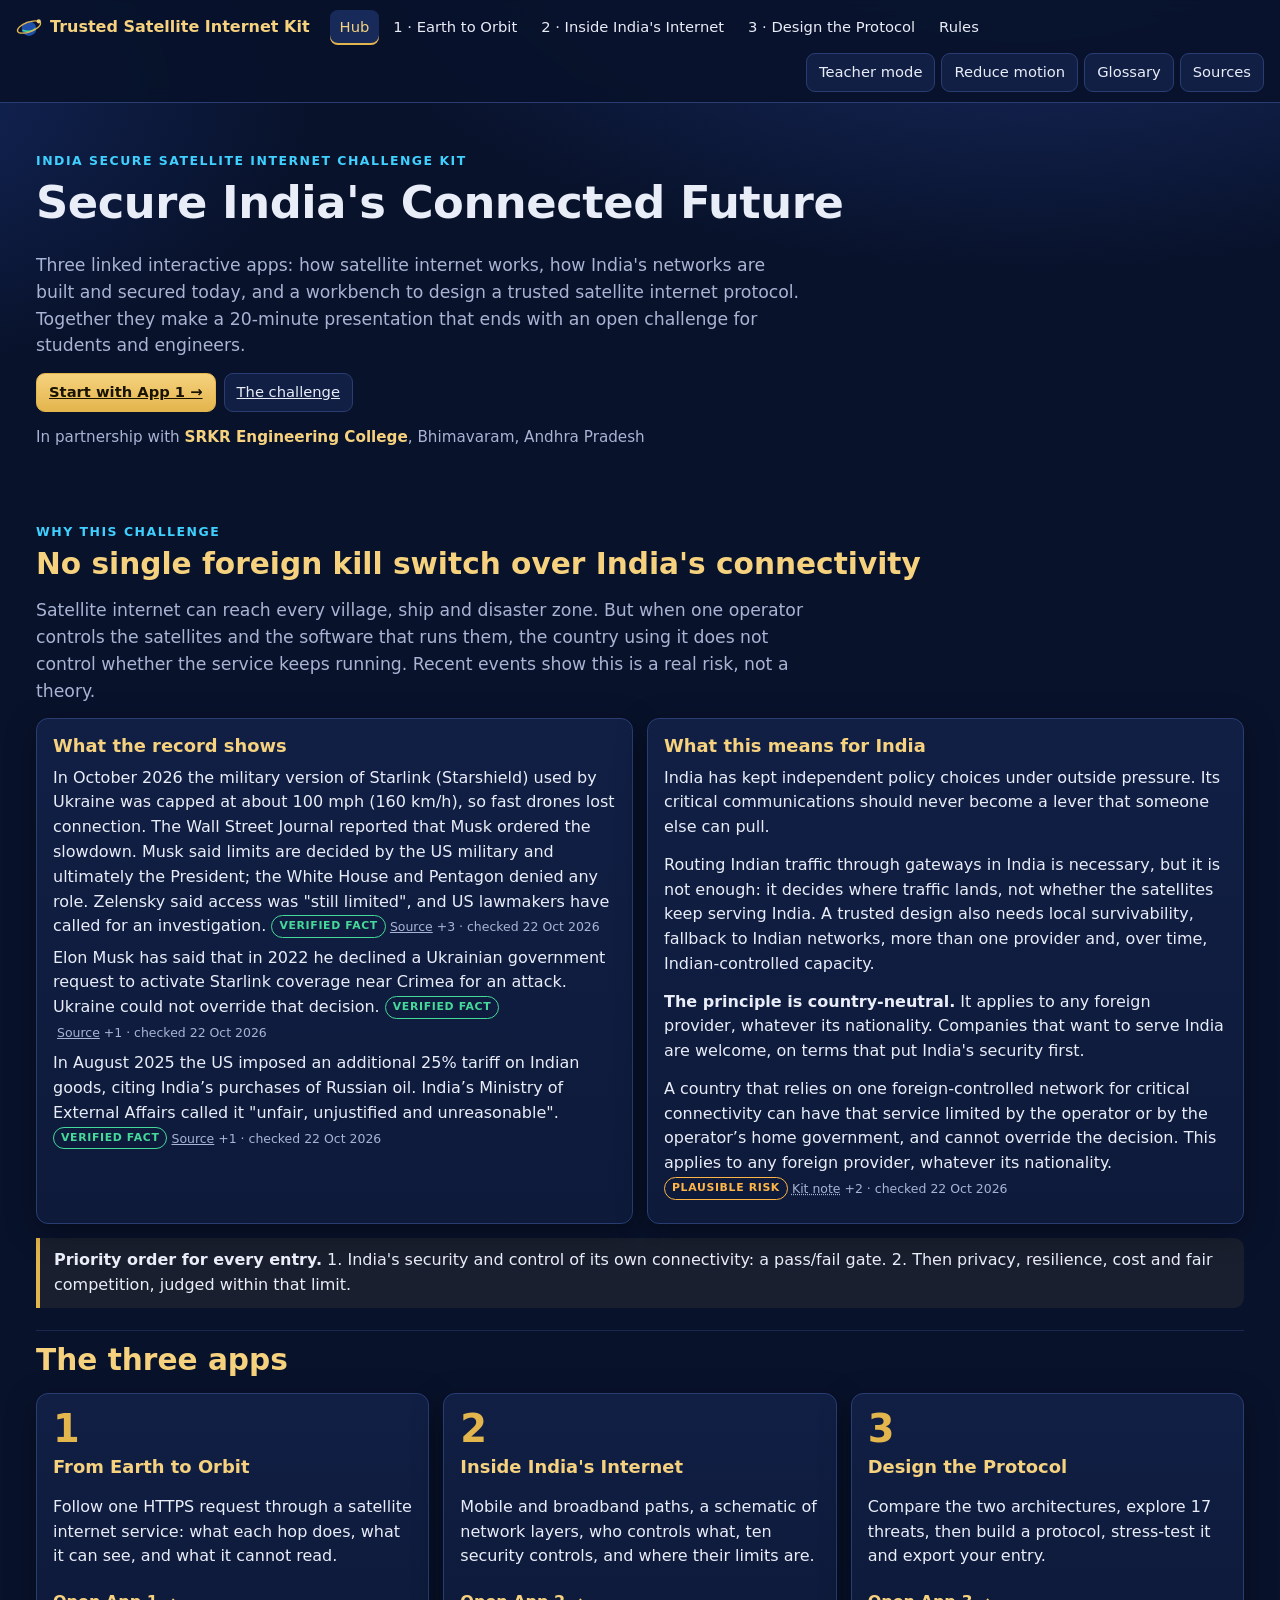
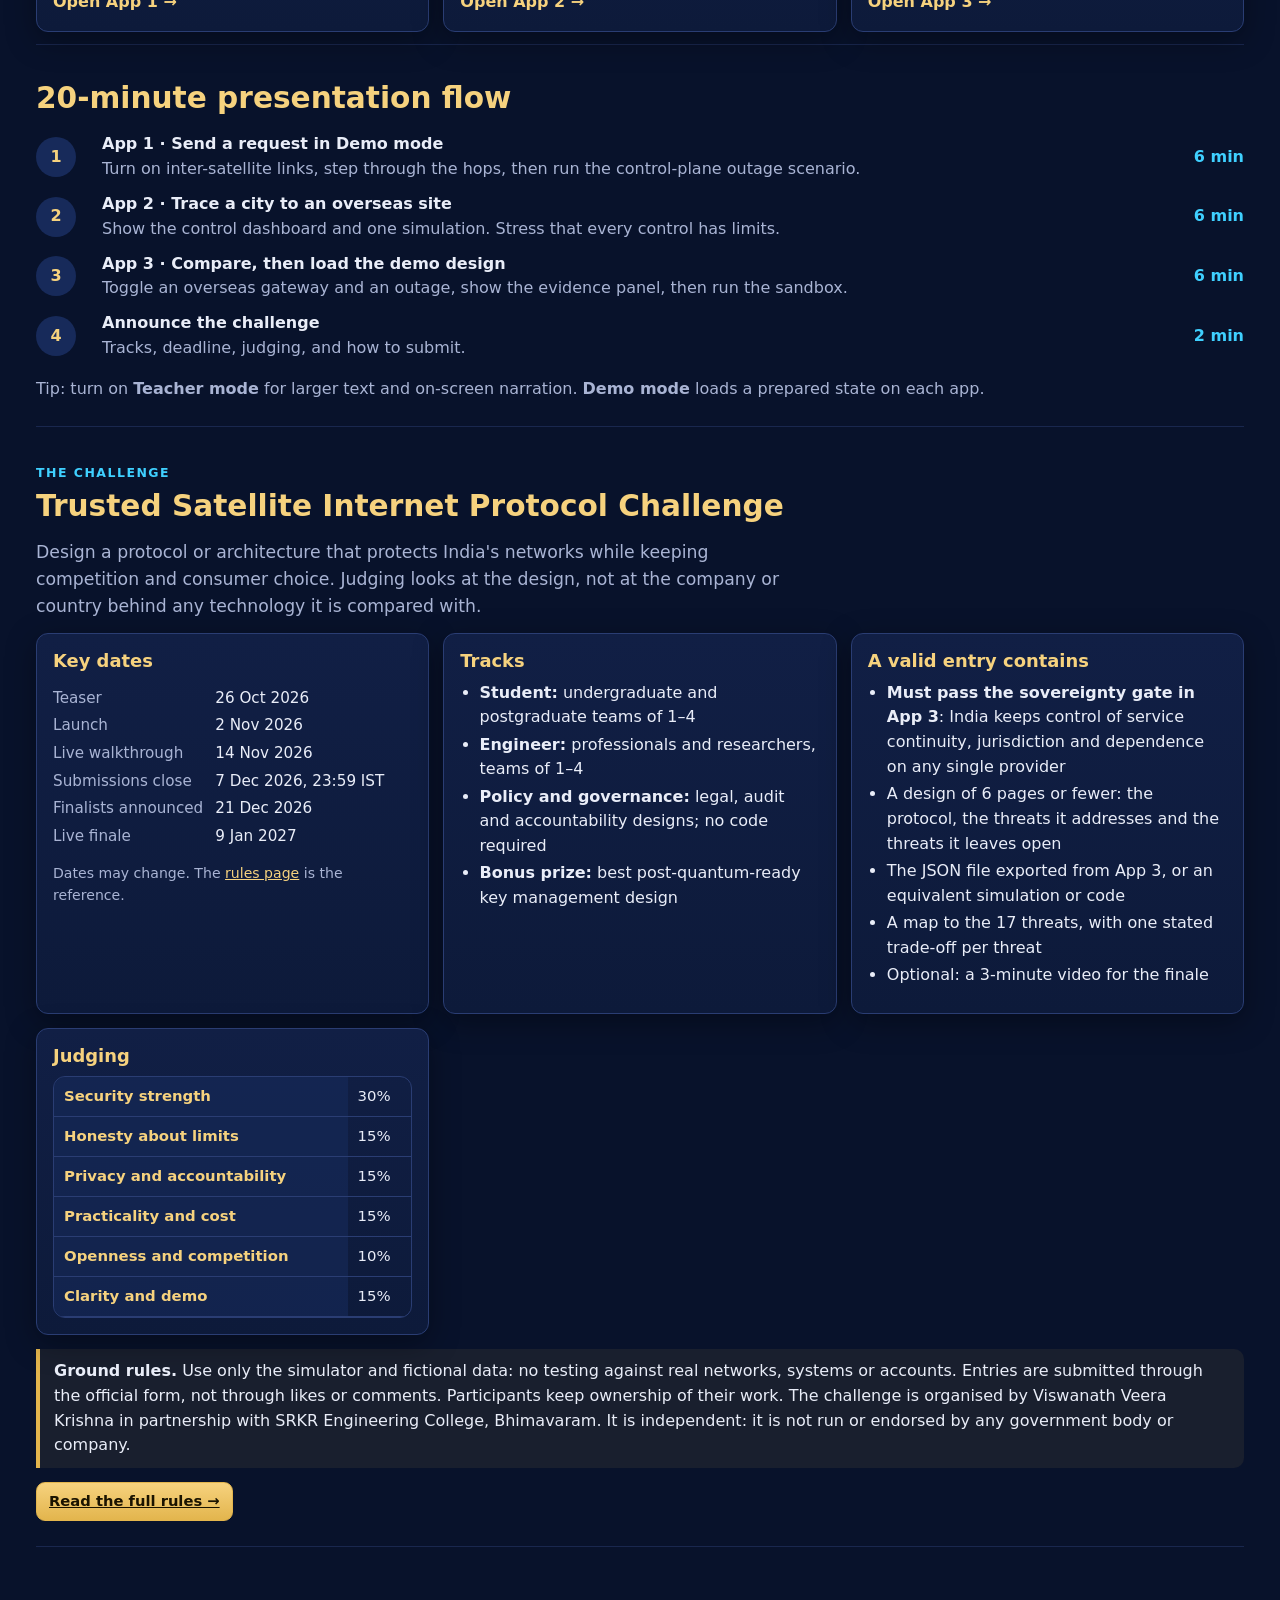
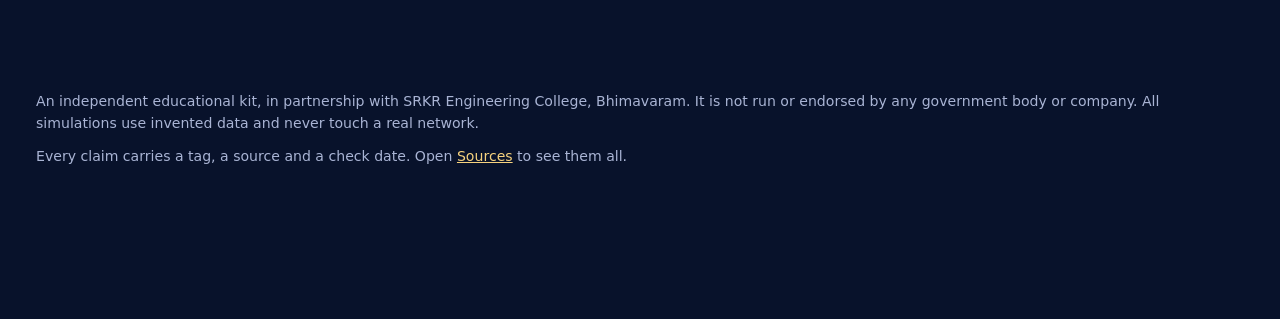
==== commit d6bcb7dd: "Name SRKR Engineering College, Bhimavaram as challenge partner Co-Authored-By: Claude Opus 5.5 <nore" ====
--- a/src/index.html
+++ b/src/index.html
@@ -15,6 +15,9 @@
   .flow { counter-reset: s; list-style: none; padding: 0; display: grid; gap: 10px; }
   .flow li { counter-increment: s; display: grid; grid-template-columns: 54px 1fr auto; gap: 12px; align-items: center; }
   .flow li::before { content: counter(s); display: grid; place-items: center; width: 40px; height: 40px; border-radius: 50%; background: var(--panel-2); color: var(--gold-2); font-weight: 800; }
+  .partner { margin-top: 14px; color: var(--muted); font-size: .95em; }
+  .partner a { color: var(--gold-2); text-decoration: none; }
+  .partner a:hover { text-decoration: underline; }
   .flow .min { color: var(--cyan); font-weight: 700; white-space: nowrap; }
 </style>
 </head>
@@ -25,6 +28,7 @@
     <h1>Secure India's Connected Future</h1>
     <p class="lead">Three linked interactive apps: how satellite internet works, how India's networks are built and secured today, and a workbench to design a trusted satellite internet protocol. Together they make a 20-minute presentation that ends with an open challenge for students and engineers.</p>
     <div class="btnrow"><a class="btn primary" href="app1.html">Start with App 1 →</a><a class="btn" href="#challenge">The challenge</a></div>
+    <p class="partner">In partnership with <a href="https://srkrec.ac.in/" target="_blank" rel="noopener"><strong>SRKR Engineering College</strong></a>, Bhimavaram, Andhra Pradesh</p>
   </section>
 
   <section class="block" id="why" aria-labelledby="h-why">
@@ -85,7 +89,7 @@
         <tr><th>Openness and competition</th><td>10%</td></tr><tr><th>Clarity and demo</th><td>15%</td></tr></tbody></table></div></div>
     </div>
     <div class="notice" style="margin-top:14px">
-      <strong>Ground rules.</strong> Use only the simulator and fictional data: no testing against real networks, systems or accounts. Entries are submitted through the official form, not through likes or comments. Participants keep ownership of their work. This is an independent contest and is not run or endorsed by any government body or company.
+      <strong>Ground rules.</strong> Use only the simulator and fictional data: no testing against real networks, systems or accounts. Entries are submitted through the official form, not through likes or comments. Participants keep ownership of their work. The challenge is organised by Viswanath Veera Krishna in partnership with SRKR Engineering College, Bhimavaram. It is independent: it is not run or endorsed by any government body or company.
     </div>
     <p style="margin-top:14px" data-rules-link><a class="btn primary" href="rules.html">Read the full rules →</a></p>
   </section>
